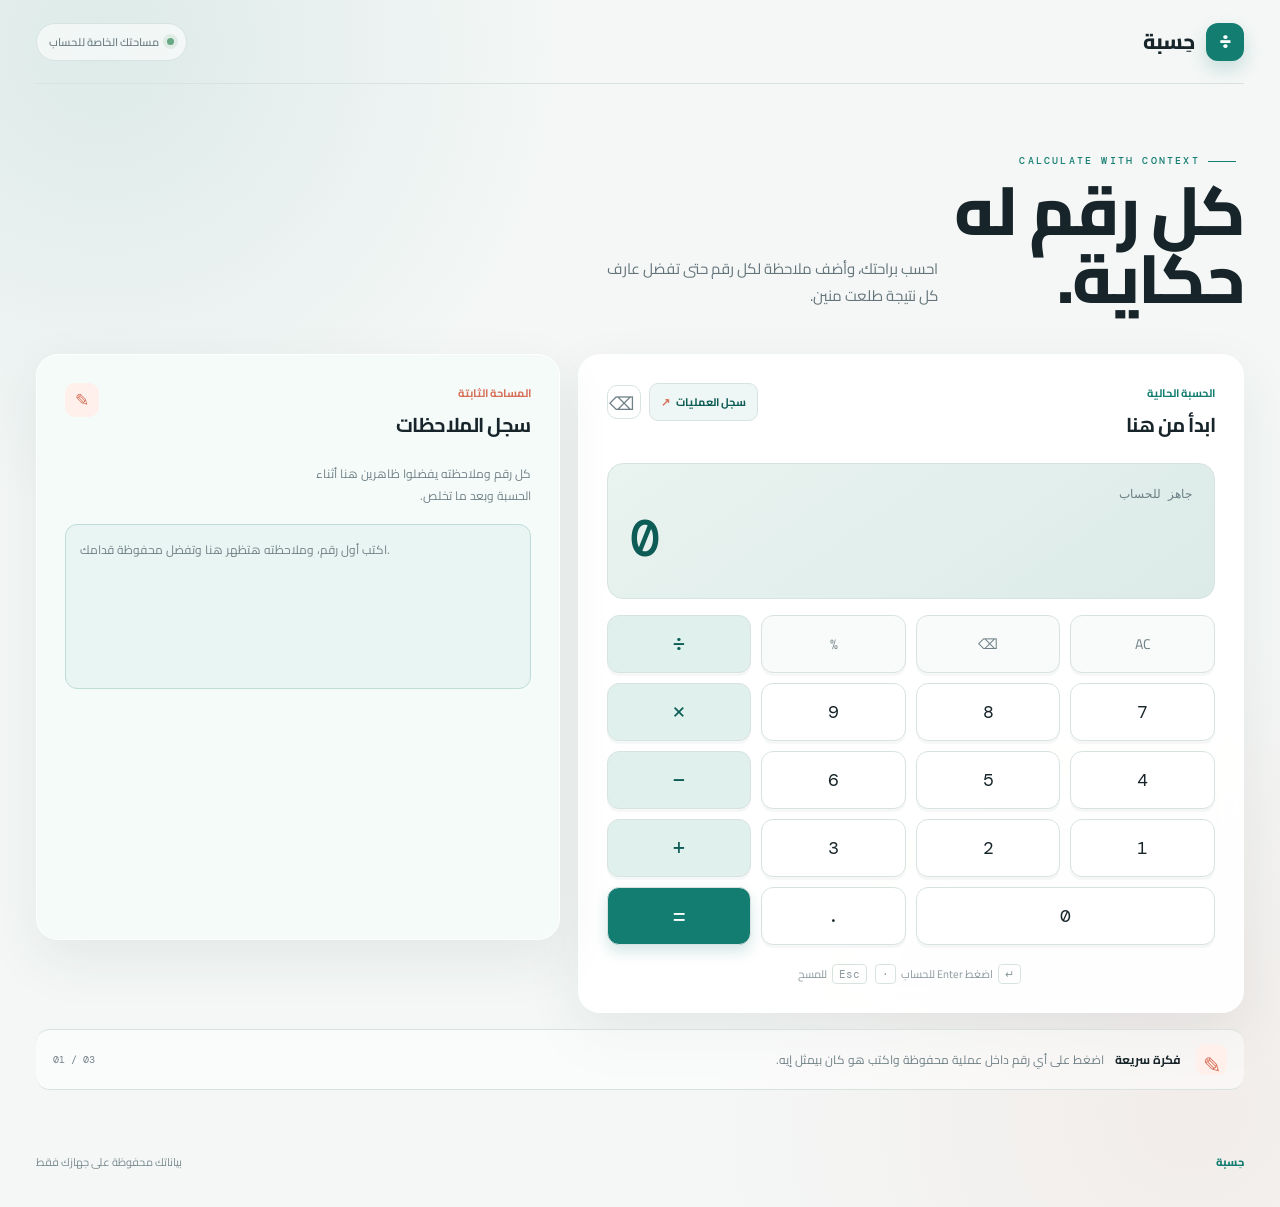
==== index.html @ 2e83ceda "Initial CalcoNote website" ====
<!doctype html>
<html lang="ar" dir="rtl">
<head>
  <meta charset="UTF-8">
  <meta name="viewport" content="width=device-width, initial-scale=1.0">
  <meta name="theme-color" content="#f4efe7">
  <meta name="description" content="حساباتك، ومعنى كل رقم في مكان واحد.">
  <title>حِسبة | آلة حاسبة بملاحظات</title>
  <link rel="preconnect" href="https://fonts.googleapis.com">
  <link rel="preconnect" href="https://fonts.gstatic.com" crossorigin>
  <link href="https://fonts.googleapis.com/css2?family=Cairo:wght@400;500;600;700;800&family=DM+Mono:wght@400;500&display=swap" rel="stylesheet">
  <link rel="stylesheet" href="style.css">
</head>
<body>
  <div class="page-shell">
    <header class="topbar">
      <a class="brand" href="#top" aria-label="حسبة - الرئيسية">
        <span class="brand-mark">÷</span>
        <span>حِسبة</span>
      </a>
      <div class="topbar-note"><span class="status-dot"></span> مساحتك الخاصة للحساب</div>
    </header>

    <main id="top" class="workspace">
      <section class="intro reveal">
        <p class="eyebrow">CALCULATE WITH CONTEXT <span></span></p>
        <h1>كل رقم له حكاية.</h1>
        <p class="intro-copy">احسب براحتك، وأضف ملاحظة لكل رقم حتى تفضل عارف كل نتيجة طلعت منين.</p>
      </section>

      <section class="app-grid" id="appGrid">
        <div class="calculator-panel reveal delay-one">
          <div class="panel-heading">
            <div>
              <p class="section-kicker">الحسبة الحالية</p>
              <h2>ابدأ من هنا</h2>
            </div>
            <div class="heading-actions">
              <button class="history-toggle" id="toggleHistory" type="button">سجل العمليات <span>↗</span></button>
              <button class="icon-button" id="clearAll" type="button" aria-label="مسح الحسبة الحالية" title="مسح الحسبة الحالية">⌫</button>
            </div>
          </div>

          <div class="display" aria-live="polite">
            <div class="expression" id="expression">جاهز للحساب</div>
            <div class="display-value" id="displayValue">0</div>
          </div>
          <div class="last-result" id="lastResult" hidden>
            <span>آخر نتيجة</span>
            <strong id="lastResultValue">0</strong>
          </div>
          <label class="current-note-field" id="currentNoteField" hidden>
            <span><b>✎</b> ملاحظة الرقم الحالي</span>
            <textarea id="currentNoteInput" rows="2" placeholder="اكتب الرقم ده بتاع إيه؟"></textarea>
          </label>

          <div class="calculator-keys" aria-label="أزرار الآلة الحاسبة">
            <button class="key key-muted" data-action="clear" type="button">AC</button>
            <button class="key key-muted" data-action="backspace" type="button">⌫</button>
            <button class="key key-muted" data-action="percent" type="button">%</button>
            <button class="key key-operator" data-value="/" type="button">÷</button>
            <button class="key" data-value="7" type="button">7</button>
            <button class="key" data-value="8" type="button">8</button>
            <button class="key" data-value="9" type="button">9</button>
            <button class="key key-operator" data-value="*" type="button">×</button>
            <button class="key" data-value="4" type="button">4</button>
            <button class="key" data-value="5" type="button">5</button>
            <button class="key" data-value="6" type="button">6</button>
            <button class="key key-operator" data-value="-" type="button">−</button>
            <button class="key" data-value="1" type="button">1</button>
            <button class="key" data-value="2" type="button">2</button>
            <button class="key" data-value="3" type="button">3</button>
            <button class="key key-operator" data-value="+" type="button">+</button>
            <button class="key key-zero" data-value="0" type="button">0</button>
            <button class="key" data-value="." type="button">.</button>
            <button class="key key-equals" data-action="equals" type="button">=</button>
          </div>
          <p class="keyboard-hint"><span>↵</span> اضغط Enter للحساب <span>·</span> <span>Esc</span> للمسح</p>
        </div>

        <aside class="notes-panel reveal delay-two" aria-label="سجل الملاحظات الحالي">
          <div class="panel-heading">
            <div>
              <p class="section-kicker">المساحة الثابتة</p>
              <h2>سجل الملاحظات</h2>
            </div>
            <span class="notes-mark">✎</span>
          </div>
          <p class="notes-helper">كل رقم وملاحظته يفضلوا ظاهرين هنا أثناء الحسبة وبعد ما تخلص.</p>
          <div class="draft-ledger" id="draftLedger" hidden aria-live="polite"></div>
        </aside>

        <aside class="history-panel reveal delay-two" id="historyPanel" hidden>
          <div class="panel-heading history-heading">
            <div>
              <p class="section-kicker">ذاكرة الحسبة</p>
              <h2>آخر العمليات</h2>
            </div>
            <div class="heading-actions">
              <span class="count-badge" id="historyCount">0</span>
              <button class="history-close" id="closeHistory" type="button" aria-label="إغلاق سجل العمليات">×</button>
            </div>
          </div>
          <div class="history-list" id="historyList">
            <div class="empty-state" id="emptyState">
              <span class="empty-icon">✦</span>
              <strong>لسه مفيش عمليات</strong>
              <p>أول عملية هتظهر هنا، وكل رقم فيها هيكون قابل لإضافة ملاحظة.</p>
            </div>
          </div>
          <button class="clear-history" id="clearHistory" type="button">مسح سجل العمليات <span>↗</span></button>
        </aside>
      </section>

      <section class="tip-bar reveal delay-three">
        <span class="tip-icon">✎</span>
        <p><strong>فكرة سريعة</strong> اضغط على أي رقم داخل عملية محفوظة واكتب هو كان بيمثل إيه.</p>
        <span class="tip-decoration">01 / 03</span>
      </section>
    </main>

    <footer class="footer"><span>حِسبة</span><span>بياناتك محفوظة على جهازك فقط</span></footer>
  </div>

  <div class="modal-backdrop" id="noteModal" hidden>
    <div class="note-modal" role="dialog" aria-modal="true" aria-labelledby="modalTitle">
      <button class="modal-close" id="closeModal" type="button" aria-label="إغلاق">×</button>
      <div class="modal-eyebrow">ملاحظة الرقم</div>
      <div class="modal-number" id="modalNumber">100</div>
      <h2 id="modalTitle">الرقم ده خاص بإيه؟</h2>
      <p>اكتب وصفًا بسيطًا عشان تفتكر الحسبة بسهولة بعدين.</p>
      <label class="note-field">
        <span>الوصف</span>
        <textarea id="noteInput" rows="3" placeholder="مثال: مشتريات الأسبوع..."></textarea>
      </label>
      <div class="modal-actions">
        <button class="button-secondary" id="cancelNote" type="button">إلغاء</button>
        <button class="button-primary" id="saveNote" type="button">حفظ الملاحظة <span>↗</span></button>
      </div>
    </div>
  </div>

  <div class="toast" id="toast" role="status"></div>
  <script src="app.js"></script>
</body>
</html>
---- style.css ----
:root {
  --paper: #f5f0e8;
  --paper-deep: #ebe2d4;
  --ink: #1f2927;
  --muted: #7b817c;
  --line: rgba(31, 41, 39, 0.12);
  --forest: #185c51;
  --forest-deep: #0e443c;
  --coral: #d8755c;
  --yellow: #eac75f;
  --white: #fffdf8;
  --shadow: 0 24px 60px rgba(45, 49, 39, 0.09);
}

* { box-sizing: border-box; }
html { scroll-behavior: smooth; }
body {
  margin: 0;
  color: var(--ink);
  background: var(--paper);
  font-family: "Cairo", sans-serif;
  -webkit-font-smoothing: antialiased;
}
button, textarea { font: inherit; }
button { cursor: pointer; }

body::before {
  content: "";
  position: fixed;
  inset: 0;
  pointer-events: none;
  opacity: .28;
  background-image: radial-gradient(rgba(31, 41, 39, .15) .6px, transparent .6px);
  background-size: 7px 7px;
  mix-blend-mode: multiply;
}
.page-shell { width: min(1180px, calc(100% - 64px)); margin: auto; }
.topbar { height: 92px; display: flex; align-items: center; justify-content: space-between; border-bottom: 1px solid var(--line); }
.brand { display: inline-flex; align-items: center; gap: 11px; color: var(--ink); font-size: 22px; font-weight: 800; text-decoration: none; letter-spacing: -.5px; }
.brand-mark { width: 36px; height: 36px; display: grid; place-items: center; color: var(--paper); background: var(--forest); border-radius: 50% 50% 50% 10px; font-family: "DM Mono", monospace; font-size: 20px; transform: rotate(-8deg); }
.topbar-note { display: flex; align-items: center; gap: 8px; color: var(--muted); font-size: 12px; font-weight: 600; }
.status-dot { display: block; width: 7px; height: 7px; background: #65a883; border-radius: 50%; box-shadow: 0 0 0 4px rgba(101, 168, 131, .14); }
.workspace { padding: 78px 0 48px; }
.intro { max-width: 600px; margin-bottom: 52px; }
.eyebrow, .section-kicker, .modal-eyebrow { margin: 0 0 14px; color: var(--coral); font-family: "DM Mono", monospace; font-size: 11px; letter-spacing: 1.8px; font-weight: 500; direction: ltr; text-align: right; }
.eyebrow span { display: inline-block; width: 28px; height: 1px; margin-right: 8px; vertical-align: middle; background: var(--coral); }
h1, h2, p { margin-top: 0; }
h1 { margin-bottom: 14px; font-size: clamp(42px, 6vw, 76px); line-height: 1.05; letter-spacing: -2.8px; font-weight: 800; }
.intro-copy { max-width: 420px; margin: 0; color: var(--muted); font-size: 16px; line-height: 1.9; }
.app-grid { display: grid; grid-template-columns: minmax(0, 1.08fr) minmax(320px, .92fr); gap: 22px; align-items: start; }
.app-grid.with-history { grid-template-columns: minmax(0, 1.08fr) minmax(260px, .72fr) minmax(320px, .92fr); }
.calculator-panel, .notes-panel, .history-panel { background: rgba(255, 253, 248, .7); border: 1px solid rgba(255, 255, 255, .65); box-shadow: var(--shadow); backdrop-filter: blur(9px); }
.calculator-panel { padding: 30px; border-radius: 3px 28px 3px 28px; }
.notes-panel { min-height: 586px; padding: 30px; border-radius: 28px 3px 28px 3px; }
.history-panel { padding: 30px; border-radius: 28px 3px 28px 3px; min-height: 586px; display: flex; flex-direction: column; }
.history-panel[hidden] { display: none; }
.notes-mark { display: grid; width: 34px; height: 34px; place-items: center; border-radius: 50%; color: var(--coral); background: rgba(216, 117, 92, .12); font-size: 17px; }
.notes-helper { max-width: 220px; margin-bottom: 22px; color: var(--muted); font-size: 12px; line-height: 1.8; }
.notes-panel .draft-ledger { min-height: 100px; margin: 0; align-content: flex-start; }
.panel-heading { display: flex; justify-content: space-between; align-items: flex-start; margin-bottom: 24px; }
.heading-actions { display: flex; align-items: center; gap: 8px; }
.section-kicker { color: var(--muted); margin-bottom: 3px; font-family: "Cairo", sans-serif; font-size: 11px; letter-spacing: 0; }
h2 { margin-bottom: 0; font-size: 21px; letter-spacing: -.5px; }
.icon-button, .modal-close { display: grid; place-items: center; border: 1px solid var(--line); color: var(--muted); background: transparent; transition: .2s ease; }
.icon-button { width: 34px; height: 34px; border-radius: 50%; font-size: 18px; }
.icon-button:hover, .modal-close:hover { color: var(--ink); background: var(--paper-deep); }
.history-toggle, .history-close { border: 0; color: var(--muted); background: transparent; font-size: 11px; }
.history-toggle:hover, .history-close:hover { color: var(--forest); }
.history-toggle span { margin-right: 4px; color: var(--coral); }
.history-close { width: 28px; height: 28px; border: 1px solid var(--line); border-radius: 50%; font-size: 20px; line-height: 1; }
.display { min-height: 128px; padding: 20px 22px 16px; margin-bottom: 16px; border: 1px solid var(--line); border-radius: 2px 18px 2px 18px; background: var(--paper-deep); text-align: left; direction: ltr; }
.expression { min-height: 20px; color: var(--muted); font-family: "DM Mono", monospace; font-size: 12px; text-align: right; direction: rtl; }
.display-value { overflow: hidden; color: var(--forest-deep); font-family: "DM Mono", monospace; font-size: clamp(32px, 5vw, 48px); font-weight: 500; letter-spacing: -2px; text-overflow: ellipsis; white-space: nowrap; }
.last-result { display: flex; align-items: center; justify-content: space-between; padding: 9px 12px; margin: -4px 0 16px; border-right: 3px solid var(--yellow); background: rgba(234, 199, 95, .14); color: var(--muted); font-size: 11px; }
.last-result[hidden] { display: none; }
.last-result strong { color: var(--forest-deep); font-family: "DM Mono", monospace; font-size: 15px; }
.current-note-field { display: block; padding: 10px 12px; margin: -4px 0 16px; border: 1px solid rgba(216, 117, 92, .3); border-radius: 8px; background: rgba(255, 253, 248, .8); animation: slide-in .25s ease both; }
.current-note-field[hidden] { display: none; }
.current-note-field > span { display: block; margin-bottom: 4px; color: var(--coral); font-size: 11px; font-weight: 700; }
.current-note-field b { margin-left: 4px; font-size: 15px; }
.current-note-field textarea { display: block; width: 100%; resize: vertical; padding: 0; border: 0; outline: 0; color: var(--ink); background: transparent; font-size: 12px; line-height: 1.7; }
.current-note-field textarea::placeholder { color: var(--muted); }
.draft-ledger { display: flex; align-items: center; flex-wrap: wrap; gap: 8px; padding: 11px 12px; margin: -4px 0 16px; border: 1px dashed rgba(24, 92, 81, .28); border-radius: 8px; background: rgba(225, 238, 231, .42); direction: ltr; }
.draft-ledger[hidden] { display: none; }
.draft-empty { width: 100%; color: var(--muted); font-size: 12px; line-height: 1.8; }
.draft-ledger-title { width: 100%; color: var(--muted); font-size: 10px; }
.draft-ledger-complete { border-style: solid; border-color: rgba(234, 199, 95, .7); background: rgba(234, 199, 95, .13); }
.ledger-operation { display: flex; width: 100%; align-items: stretch; flex-direction: column; gap: 5px; padding: 5px 0; }
.draft-entry { display: flex; width: 100%; min-width: 0; align-items: center; gap: 7px; padding: 5px 8px; border-radius: 5px; background: rgba(255, 253, 248, .8); }
.draft-entry-editable { cursor: pointer; transition: background .2s ease, transform .2s ease; }
.draft-entry-editable:hover { background: #d9eee9; transform: translateX(-2px); }
.draft-note { flex: 1; min-width: 0; overflow-wrap: anywhere; }
.draft-edit-icon { display: grid; width: 26px; height: 26px; flex: 0 0 26px; place-items: center; margin-right: 0; margin-left: auto; border: 1px solid #b9d8d2; border-radius: 6px; color: var(--forest-deep); background: #f7fffd; font-size: 14px; }
.draft-entry-editable:hover .draft-edit-icon { color: var(--white); border-color: var(--forest); background: var(--forest); }
.draft-number { padding: 3px 7px; color: var(--forest-deep); background: var(--white); font-family: "DM Mono", monospace; font-size: 14px; }
.draft-note { max-width: 220px; overflow-wrap: anywhere; color: var(--forest); font-size: 11px; }
.draft-note-empty { color: #91a4a4; font-style: italic; }
.draft-operator { color: var(--muted); font-family: "DM Mono", monospace; font-size: 15px; }
.calculator-keys { display: grid; grid-template-columns: repeat(4, 1fr); gap: 9px; }
.key { min-height: 56px; border: 1px solid var(--line); border-radius: 8px; color: var(--ink); background: var(--white); font-family: "DM Mono", monospace; font-size: 18px; transition: transform .15s ease, background .15s ease, color .15s ease; box-shadow: 0 2px 0 rgba(31, 41, 39, .03); }
.key:hover { transform: translateY(-2px); background: var(--paper-deep); }
.key:active { transform: translateY(1px); }
.key-muted { color: var(--muted); background: transparent; font-family: "Cairo", sans-serif; font-size: 14px; }
.key-operator { color: var(--forest); background: #e1eee7; font-size: 23px; }
.key-equals { color: var(--white); background: var(--forest); font-size: 24px; }
.key-equals:hover { background: var(--forest-deep); }
.key-zero { grid-column: span 2; }
.keyboard-hint { margin: 19px 0 0; color: var(--muted); font-size: 11px; text-align: center; }
.keyboard-hint span { padding: 2px 6px; margin: 0 3px; border: 1px solid var(--line); border-radius: 4px; font-family: "DM Mono", monospace; }
.history-heading { align-items: center; }
.count-badge { display: grid; width: 31px; height: 31px; place-items: center; border-radius: 50%; color: var(--forest-deep); background: var(--yellow); font-family: "DM Mono", monospace; font-size: 12px; }
.history-list { display: flex; flex: 1; flex-direction: column; gap: 10px; }
.empty-state { display: flex; flex: 1; min-height: 335px; align-items: center; justify-content: center; flex-direction: column; padding: 25px; text-align: center; }
.empty-icon { display: grid; width: 54px; height: 54px; place-items: center; margin-bottom: 17px; color: var(--coral); border: 1px dashed var(--coral); border-radius: 50%; font-size: 22px; }
.empty-state strong { font-size: 15px; }
.empty-state p { max-width: 220px; margin: 8px 0 0; color: var(--muted); font-size: 12px; line-height: 1.8; }
.history-item { padding: 16px; border: 1px solid var(--line); border-radius: 2px 14px 2px 14px; background: rgba(255, 253, 248, .8); animation: slide-in .35s ease both; }
.history-meta { display: flex; align-items: center; justify-content: space-between; margin-bottom: 11px; color: var(--muted); font-family: "DM Mono", monospace; font-size: 10px; }
.history-result { color: var(--forest-deep); font-size: 22px; font-weight: 700; }
.history-equation { display: flex; align-items: center; gap: 7px; direction: ltr; flex-wrap: wrap; color: var(--muted); font-family: "DM Mono", monospace; font-size: 14px; }
.number-chip { position: relative; padding: 3px 7px; border: 0; border-bottom: 1px dashed var(--forest); color: var(--ink); background: #e7f0eb; font: inherit; transition: .2s ease; }
.number-chip:hover { color: var(--white); background: var(--forest); }
.number-chip.has-note::after { content: ""; position: absolute; top: -3px; right: -3px; width: 6px; height: 6px; border: 2px solid var(--white); border-radius: 50%; background: var(--coral); }
.note-preview { display: flex; flex-wrap: wrap; gap: 5px 14px; margin-top: 12px; padding-top: 9px; border-top: 1px dashed var(--line); color: var(--forest); font-size: 11px; line-height: 1.6; }
.note-preview span { padding: 2px 7px; border-radius: 4px; background: rgba(225, 238, 231, .55); }
.note-preview b { margin-left: 3px; color: var(--forest-deep); font-family: "DM Mono", monospace; font-size: 10px; }
.clear-history { align-self: flex-start; padding: 0; margin-top: 22px; border: 0; color: var(--muted); background: transparent; font-size: 11px; transition: .2s; }
.clear-history:hover { color: var(--coral); }
.clear-history span { margin-right: 4px; color: var(--coral); }
.tip-bar { display: flex; align-items: center; gap: 15px; padding: 18px 20px; margin-top: 24px; border-top: 1px solid var(--line); border-bottom: 1px solid var(--line); }
.tip-icon { color: var(--coral); font-size: 22px; }
.tip-bar p { flex: 1; margin: 0; color: var(--muted); font-size: 12px; }
.tip-bar strong { margin-left: 8px; color: var(--ink); }
.tip-decoration { color: var(--muted); direction: ltr; font-family: "DM Mono", monospace; font-size: 10px; }
.footer { display: flex; justify-content: space-between; padding: 21px 0 35px; color: var(--muted); font-size: 11px; }
.footer span:first-child { color: var(--forest); font-weight: 800; }
.modal-backdrop { position: fixed; z-index: 10; inset: 0; display: grid; place-items: center; padding: 20px; background: rgba(20, 30, 27, .36); backdrop-filter: blur(8px); animation: fade-in .2s ease; }
.modal-backdrop[hidden] { display: none; }
.note-modal { position: relative; width: min(100%, 430px); padding: 35px; border-radius: 3px 25px 3px 25px; background: var(--white); box-shadow: 0 30px 80px rgba(20, 30, 27, .2); animation: modal-in .3s cubic-bezier(.2, .8, .2, 1); }
.modal-close { position: absolute; top: 18px; left: 18px; width: 30px; height: 30px; border-radius: 50%; font-size: 22px; line-height: 1; }
.modal-eyebrow { margin-bottom: 10px; }
.modal-number { display: inline-block; padding: 3px 9px; margin-bottom: 14px; color: var(--forest-deep); background: #e1eee7; font-family: "DM Mono", monospace; font-size: 25px; }
.note-modal h2 { margin-bottom: 7px; font-size: 23px; }
.note-modal > p { margin-bottom: 24px; color: var(--muted); font-size: 12px; line-height: 1.8; }
.note-field { display: block; }
.note-field span { display: block; margin-bottom: 8px; color: var(--ink); font-size: 12px; font-weight: 700; }
.note-field textarea { width: 100%; resize: vertical; padding: 12px; border: 1px solid var(--line); outline: none; border-radius: 8px; color: var(--ink); background: var(--paper); font-size: 13px; line-height: 1.7; transition: border-color .2s, box-shadow .2s; }
.note-field textarea:focus { border-color: var(--forest); box-shadow: 0 0 0 3px rgba(24, 92, 81, .1); }
.modal-actions { display: flex; justify-content: flex-end; gap: 10px; margin-top: 22px; }
.button-primary, .button-secondary { min-height: 42px; padding: 0 17px; border-radius: 6px; font-size: 12px; font-weight: 700; }
.button-primary { border: 1px solid var(--forest); color: var(--white); background: var(--forest); }
.button-primary:hover { background: var(--forest-deep); }
.button-secondary { border: 1px solid var(--line); color: var(--muted); background: transparent; }
.toast { position: fixed; z-index: 20; right: 50%; bottom: 24px; padding: 11px 17px; border-radius: 6px; color: var(--white); background: var(--ink); font-size: 12px; opacity: 0; pointer-events: none; transform: translate(50%, 12px); transition: .25s ease; }
.toast.show { opacity: 1; transform: translate(50%, 0); }
.reveal { animation: reveal .7s ease both; }
.delay-one { animation-delay: .1s; } .delay-two { animation-delay: .18s; } .delay-three { animation-delay: .26s; }
@keyframes reveal { from { opacity: 0; transform: translateY(16px); } to { opacity: 1; transform: translateY(0); } }
@keyframes fade-in { from { opacity: 0; } to { opacity: 1; } }
@keyframes modal-in { from { opacity: 0; transform: translateY(15px) scale(.97); } to { opacity: 1; transform: translateY(0) scale(1); } }
@keyframes slide-in { from { opacity: 0; transform: translateY(-5px); } to { opacity: 1; transform: translateY(0); } }
@media (max-width: 800px) {
  .page-shell { width: min(100% - 32px, 600px); }
  .topbar { height: 76px; }
  .workspace { padding-top: 50px; }
  .intro { margin-bottom: 34px; }
  .app-grid, .app-grid.with-history { grid-template-columns: 1fr; }
  .history-panel { min-height: 420px; }
  .empty-state { min-height: 240px; }
}

/* Unified responsive visual system */
:root {
  --paper: #eef4f3;
  --paper-deep: #e1ecea;
  --ink: #172a2e;
  --muted: #73868a;
  --line: #d3e1df;
  --forest: #177d72;
  --forest-deep: #0d5e57;
  --coral: #d97960;
  --yellow: #e6bd55;
  --white: #ffffff;
  --shadow: 0 18px 45px rgba(32, 73, 76, .07);
}

body {
  background: linear-gradient(135deg, #eef4f3 0%, #f8fbfa 52%, #edf4f2 100%);
}
body::before { opacity: .09; }
.page-shell { width: min(1200px, calc(100% - 64px)); }
.topbar { height: 78px; border-bottom: 1px solid var(--line); }
.brand-mark { border-radius: 11px; background: var(--forest); box-shadow: 0 7px 15px rgba(23, 125, 114, .18); transform: none; }
.topbar-note { padding: 7px 12px; border: 1px solid var(--line); border-radius: 999px; background: rgba(255, 255, 255, .62); }
.workspace { padding-top: 54px; }
.intro { margin-bottom: 32px; }
h1 { color: var(--ink); font-size: clamp(38px, 5.3vw, 64px); letter-spacing: -2px; }
.intro-copy { color: #63777c; }
.app-grid { gap: 18px; }
.calculator-panel, .notes-panel, .history-panel { border: 1px solid rgba(255, 255, 255, .9); box-shadow: var(--shadow); backdrop-filter: blur(14px); }
.calculator-panel { padding: 25px; border-top: 4px solid var(--forest); background: rgba(255, 255, 255, .88); }
.notes-panel { min-height: 586px; padding: 25px; border-top: 4px solid var(--coral); background: #f5fbf9; }
.history-panel { background: #f3f8fb; border-top: 4px solid #76aab2; }
.panel-heading { margin-bottom: 18px; }
.section-kicker { color: var(--forest-deep); }
.notes-panel .section-kicker { color: var(--coral); }
.display { min-height: 122px; margin-bottom: 14px; border: 1px solid #cfe3df; background: #e5f1ef; }
.last-result { border-right-color: var(--yellow); background: #fff8e6; }
.current-note-field { border-color: #efc1b4; background: #fff8f5; }
.draft-ledger { border-color: #bfddd7; background: #e9f5f2; }
.draft-ledger-complete { border-color: #bfddd7; background: #e9f5f2; }
.draft-ledger-title { color: var(--forest-deep); }
.draft-entry { background: rgba(255, 255, 255, .9); }
.draft-number { color: var(--forest-deep); background: #d9eee9; }
.draft-note { color: #27776f; }
.draft-operator { color: var(--coral); }
.notes-mark { border-radius: 10px; color: var(--coral); background: #ffebe5; }
.notes-helper { color: #6e8185; }
.calculator-keys { gap: 8px; }
.key { border-color: var(--line); background: #fff; }
.key:hover { background: #eef8f6; }
.key-muted { background: #f5f9f8; }
.key-operator { color: var(--forest-deep); background: #dff0ec; }
.key-equals { background: var(--forest); box-shadow: 0 8px 16px rgba(23, 125, 114, .18); }
.history-toggle { color: var(--forest-deep); background: #e5f3ef; }
.history-toggle:hover { color: var(--white); background: var(--forest); }
.history-item { border-color: #d5e4e8; background: rgba(255, 255, 255, .8); }
.number-chip { color: var(--forest-deep); background: #e2f1ee; }
.note-preview span { background: #e7f4f1; }
.tip-bar { background: rgba(255, 255, 255, .58); }
.footer { color: #7a8b8f; }
.modal-backdrop { background: rgba(18, 52, 55, .34); }
.note-modal { border: 1px solid rgba(255, 255, 255, .9); background: #fff; }
.modal-number { color: var(--forest-deep); background: #e1f1ed; }
.note-field textarea { background: #f5faf9; }
.button-primary { background: var(--forest); }
.toast { background: #173c3d; }

@media (max-width: 800px) {
  .page-shell { width: min(100% - 28px, 600px); }
  .topbar { height: 70px; }
  .workspace { padding-top: 38px; }
  .intro { margin-bottom: 25px; }
  h1 { font-size: 43px; }
  .calculator-panel, .notes-panel, .history-panel { padding: 20px; border-radius: 17px; }
  .notes-panel { min-height: 0; }
  .notes-panel .draft-ledger { min-height: 145px; }
  .history-panel { min-height: 0; }
  .tip-bar { align-items: flex-start; }
}

@media (max-width: 420px) {
  .page-shell { width: calc(100% - 20px); }
  .brand { font-size: 19px; }
  .topbar-note { display: none; }
  h1 { font-size: 39px; }
  .calculator-panel, .notes-panel { padding: 17px; }
  .key { min-height: 50px; }
  .display { min-height: 112px; }
  .history-toggle { padding: 7px 8px; font-size: 10px; }
}

@media (max-width: 800px) {
  .app-grid, .app-grid.with-history { grid-template-columns: minmax(0, 1fr); }
}

/* Second art direction: compact editorial workspace */
body {
  background: #eef3f1;
}
.page-shell { width: min(1160px, calc(100% - 56px)); }
.topbar { height: 76px; }
.topbar-note { padding: 8px 12px; border: 1px solid var(--line); border-radius: 999px; background: rgba(255, 255, 255, .6); }
.workspace { padding: 48px 0 38px; }
.intro { display: grid; grid-template-columns: .9fr 1.1fr; align-items: end; max-width: none; margin-bottom: 30px; }
.intro .eyebrow { grid-column: 1 / -1; margin-bottom: 9px; }
h1 { max-width: 420px; margin-bottom: 0; font-size: clamp(36px, 4.8vw, 60px); line-height: 1; }
.intro-copy { max-width: 340px; margin: 0 0 3px; font-size: 14px; line-height: 1.8; }
.app-grid { grid-template-columns: minmax(0, 1.12fr) minmax(290px, .88fr); gap: 16px; }
.calculator-panel, .notes-panel, .history-panel { box-shadow: 0 18px 45px rgba(35, 67, 70, .07); }
.calculator-panel { padding: 24px; border-top: 4px solid var(--forest); }
.notes-panel { min-height: 548px; padding: 24px; border-top: 4px solid var(--coral); }
.panel-heading { margin-bottom: 17px; }
.display { min-height: 112px; padding: 17px 20px 13px; margin-bottom: 12px; }
.display-value { font-size: clamp(32px, 4vw, 46px); }
.current-note-field { padding: 9px 12px; margin-bottom: 12px; }
.current-note-field textarea { min-height: 38px; }
.calculator-keys { gap: 8px; }
.key { min-height: 52px; }
.notes-helper { max-width: 245px; margin-bottom: 18px; }
.notes-panel .draft-ledger { min-height: 165px; align-content: flex-start; padding: 14px; }
.draft-ledger-title { color: var(--forest-deep); font-weight: 700; }
.draft-entry { min-height: 35px; }
.draft-number { min-width: 34px; text-align: center; }
.tip-bar { padding: 14px 17px; margin-top: 16px; border-radius: 14px; background: rgba(255, 255, 255, .5); }
.footer { padding-top: 17px; }

@media (max-width: 800px) {
  .page-shell { width: min(100% - 32px, 600px); }
  .intro { display: block; }
  .intro-copy { margin-top: 14px; }
  .notes-panel { min-height: 420px; }
}
@media (max-width: 460px) {
  .page-shell { width: calc(100% - 24px); }
  .topbar-note { display: none; }
  .calculator-panel, .history-panel { padding: 20px; }
  h1 { font-size: 46px; letter-spacing: -1.8px; }
  .key { min-height: 53px; }
  .tip-bar { align-items: flex-start; }
  .tip-decoration { display: none; }
  .footer { flex-direction: column; gap: 8px; }
}

/* Refined visual system */
:root {
  --paper: #f4f7f6;
  --paper-deep: #e7efed;
  --ink: #17252a;
  --muted: #708087;
  --line: #d8e3e1;
  --forest: #147d72;
  --forest-deep: #0d5c55;
  --coral: #d66f58;
  --yellow: #e8bc55;
  --white: #ffffff;
  --shadow: 0 20px 55px rgba(35, 67, 70, .08);
}

body {
  background:
    radial-gradient(circle at 8% 4%, rgba(20, 125, 114, .1), transparent 28%),
    radial-gradient(circle at 93% 92%, rgba(214, 111, 88, .08), transparent 30%),
    var(--paper);
}

body::before { opacity: .12; background-size: 10px 10px; }
.page-shell { width: min(1240px, calc(100% - 72px)); }
.topbar { height: 84px; border-bottom-color: var(--line); }
.brand { gap: 12px; font-size: 21px; }
.brand-mark { width: 38px; height: 38px; border-radius: 12px; color: var(--white); background: var(--forest); box-shadow: 0 8px 18px rgba(20, 125, 114, .2); transform: none; }
.topbar-note { font-size: 11px; }
.workspace { padding: 70px 0 45px; }
.intro { max-width: 680px; margin-bottom: 42px; }
.eyebrow { color: var(--forest); font-size: 10px; letter-spacing: 2.2px; }
.eyebrow span { background: var(--forest); }
h1 { color: var(--ink); font-size: clamp(40px, 5.5vw, 68px); letter-spacing: -2px; }
.intro-copy { color: #64747a; font-size: 15px; }
.app-grid { gap: 18px; }
.calculator-panel, .notes-panel, .history-panel { border: 1px solid rgba(255, 255, 255, .9); border-radius: 22px; background: rgba(255, 255, 255, .82); box-shadow: var(--shadow); backdrop-filter: blur(14px); }
.calculator-panel { padding: 28px; border-radius: 22px; }
.notes-panel { min-height: 586px; padding: 28px; border-radius: 22px; }
.history-panel { padding: 28px; border-radius: 22px; }
.panel-heading { margin-bottom: 20px; }
.section-kicker { color: var(--forest); font-weight: 700; }
h2 { font-size: 20px; }
.icon-button, .history-close { border-color: var(--line); border-radius: 10px; }
.icon-button:hover, .modal-close:hover, .history-close:hover { color: var(--forest-deep); background: var(--paper-deep); }
.history-toggle { padding: 8px 11px; border: 1px solid var(--line); border-radius: 9px; color: var(--forest-deep); background: #eef7f5; font-weight: 700; }
.history-toggle:hover { color: var(--white); background: var(--forest); }
.display { min-height: 136px; padding: 22px; margin-bottom: 16px; border: 1px solid #d5e4e1; border-radius: 16px; background: linear-gradient(145deg, #e9f3f0, #dcebe8); }
.expression { color: #6b7f84; }
.display-value { color: var(--forest-deep); font-size: clamp(34px, 5vw, 50px); }
.last-result { border-right-width: 4px; border-radius: 10px; background: #fff7df; }
.current-note-field { border-color: #f0c4b7; border-radius: 12px; background: #fffaf8; }
.current-note-field > span { color: var(--coral); }
.draft-ledger { border: 1px solid #c9e0db; border-radius: 12px; background: #f0f8f6; }
.draft-ledger-complete { border-color: #e7c86f; background: #fff9e8; }
.draft-entry { border-radius: 8px; background: rgba(255, 255, 255, .85); }
.draft-number { border-radius: 6px; color: var(--forest-deep); background: #e2f0ec; }
.draft-note { color: #24746c; }
.draft-operator { color: var(--coral); font-weight: 800; }
.notes-mark { border-radius: 10px; color: var(--coral); background: #fff0eb; }
.notes-helper { color: #718187; }
.calculator-keys { gap: 10px; }
.key { min-height: 58px; border-color: var(--line); border-radius: 12px; background: var(--white); box-shadow: 0 3px 0 rgba(28, 57, 61, .04); }
.key:hover { color: var(--forest-deep); background: #edf6f4; }
.key-muted { color: #718187; background: #f8fbfa; }
.key-operator { color: var(--forest-deep); background: #e0f0ec; }
.key-equals { background: var(--forest); box-shadow: 0 7px 14px rgba(20, 125, 114, .18); }
.key-equals:hover { color: var(--white); background: var(--forest-deep); }
.keyboard-hint { color: #8a989c; }
.count-badge { border-radius: 9px; color: var(--forest-deep); background: #f2cf69; }
.history-item { border-color: var(--line); border-radius: 14px; background: rgba(255, 255, 255, .8); }
.number-chip { border-radius: 6px; color: var(--forest-deep); background: #e5f1ee; }
.number-chip:hover { color: var(--white); background: var(--forest); }
.note-preview span { border-radius: 7px; background: #eaf5f2; }
.clear-history { color: #7b898e; }
.tip-bar { border-color: var(--line); }
.tip-icon { display: grid; width: 31px; height: 31px; place-items: center; border-radius: 9px; background: #fff0eb; }
.footer { border-top: 0; }
.modal-backdrop { background: rgba(19, 40, 44, .3); }
.note-modal { border-radius: 20px; background: var(--white); box-shadow: 0 28px 70px rgba(19, 40, 44, .18); }
.modal-number { border-radius: 7px; background: #e4f2ee; }
.note-field textarea { border-color: var(--line); border-radius: 10px; background: #f7faf9; }
.button-primary { border-radius: 9px; background: var(--forest); }
.button-secondary { border-radius: 9px; }
.toast { border-radius: 10px; box-shadow: 0 10px 30px rgba(19, 40, 44, .16); }

@media (max-width: 800px) {
  .page-shell { width: min(100% - 32px, 600px); }
  .calculator-panel, .notes-panel, .history-panel { border-radius: 18px; }
}

/* Final consistency pass */
.notes-panel .draft-ledger,
.draft-ledger-complete { border-color: #bfddd7; background: #e9f5f2; }
.calculator-panel { background: rgba(255, 255, 255, .92); }
.notes-panel { background: #f5fbf9; }
.history-panel { background: #f3f8fb; }
.draft-ledger-complete .draft-entry { background: rgba(255, 255, 255, .88); }
.notes-panel .draft-ledger-title { color: var(--forest-deep); }
.history-panel .count-badge { background: #d9edf2; color: #276a73; }
.history-panel .history-item { background: rgba(255, 255, 255, .9); }

@media (max-width: 800px) {
  .app-grid, .app-grid.with-history { grid-template-columns: minmax(0, 1fr); }
  .calculator-panel, .notes-panel, .history-panel { width: 100%; min-width: 0; }
  .notes-panel { min-height: 0; }
  .notes-panel .draft-ledger { min-height: 135px; }
}
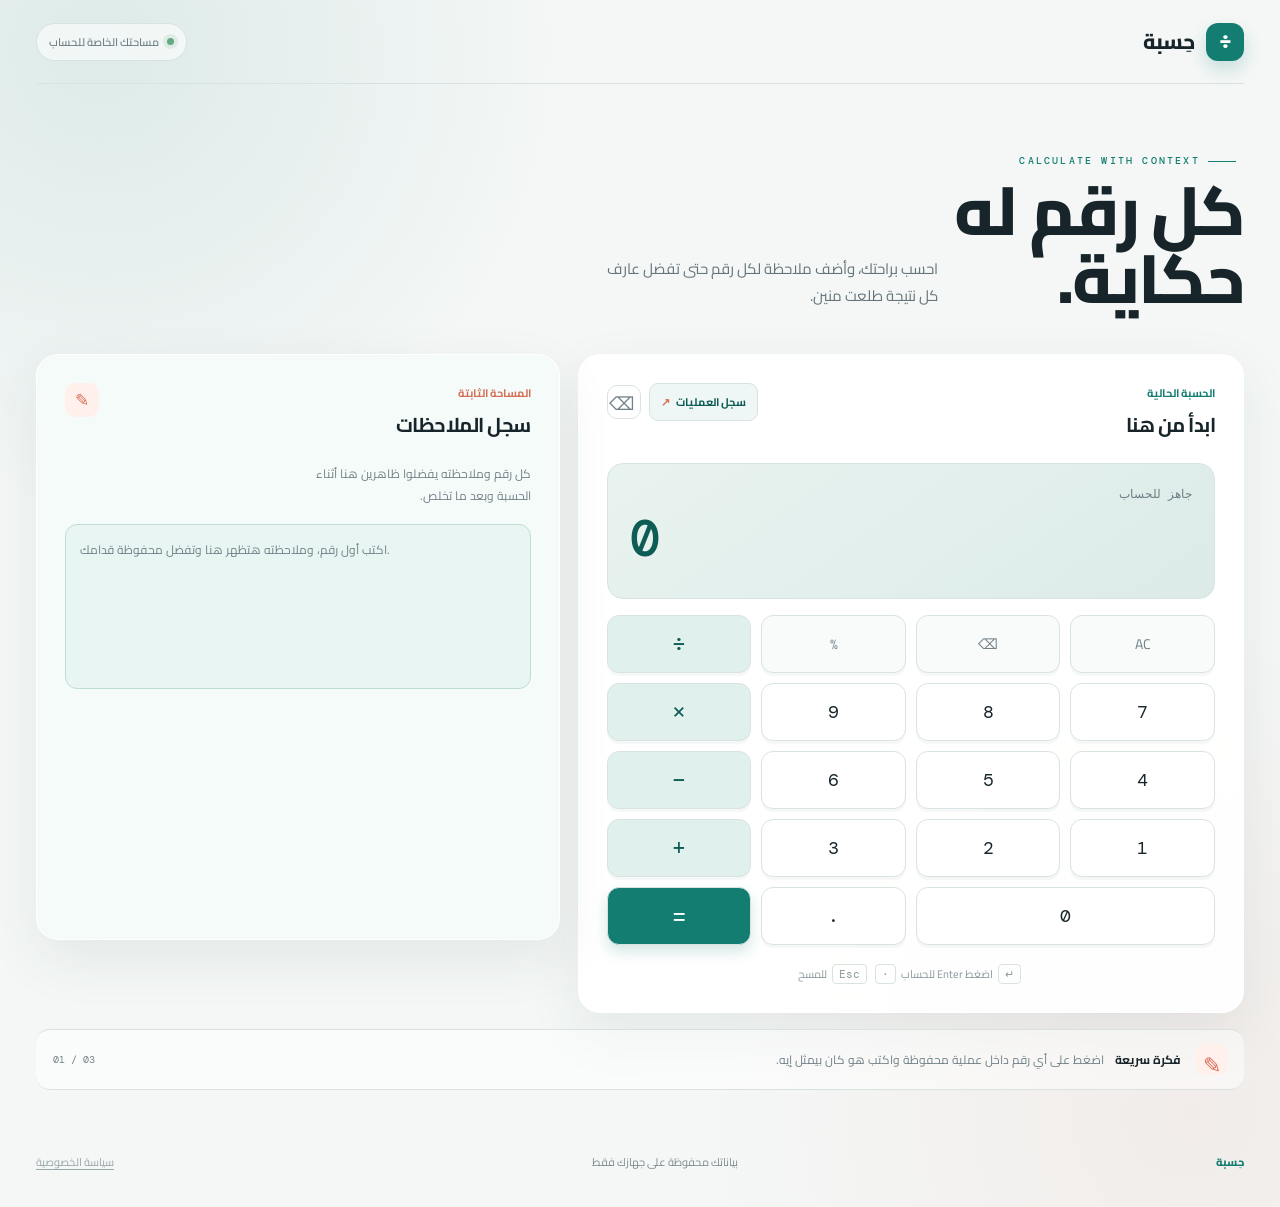
==== commit a0698f05: "Add privacy policy page and native AAB v4 after Play rejection" ====
--- a/index.html
+++ b/index.html
@@ -5,6 +5,10 @@
   <meta name="viewport" content="width=device-width, initial-scale=1.0">
   <meta name="theme-color" content="#f4efe7">
   <meta name="description" content="حساباتك، ومعنى كل رقم في مكان واحد.">
+  <meta name="mobile-web-app-capable" content="yes">
+  <meta name="apple-mobile-web-app-capable" content="yes">
+  <link rel="manifest" href="manifest-v2.webmanifest">
+  <link rel="icon" href="icon.svg" type="image/svg+xml">
   <title>حِسبة | آلة حاسبة بملاحظات</title>
   <link rel="preconnect" href="https://fonts.googleapis.com">
   <link rel="preconnect" href="https://fonts.gstatic.com" crossorigin>
@@ -119,7 +123,7 @@
       </section>
     </main>
 
-    <footer class="footer"><span>حِسبة</span><span>بياناتك محفوظة على جهازك فقط</span></footer>
+    <footer class="footer"><span>حِسبة</span><span>بياناتك محفوظة على جهازك فقط</span><a class="footer-link" href="privacy-policy.html">سياسة الخصوصية</a></footer>
   </div>
 
   <div class="modal-backdrop" id="noteModal" hidden>
@@ -142,5 +146,10 @@
 
   <div class="toast" id="toast" role="status"></div>
   <script src="app.js"></script>
+  <script>
+    if ("serviceWorker" in navigator) {
+      window.addEventListener("load", () => navigator.serviceWorker.register("sw.js"));
+    }
+  </script>
 </body>
 </html>
--- a/style.css
+++ b/style.css
@@ -134,6 +134,7 @@
 .tip-decoration { color: var(--muted); direction: ltr; font-family: "DM Mono", monospace; font-size: 10px; }
 .footer { display: flex; justify-content: space-between; padding: 21px 0 35px; color: var(--muted); font-size: 11px; }
 .footer span:first-child { color: var(--forest); font-weight: 800; }
+.footer-link { color: inherit; opacity: .75; text-decoration: underline; text-underline-offset: 3px; }
 .modal-backdrop { position: fixed; z-index: 10; inset: 0; display: grid; place-items: center; padding: 20px; background: rgba(20, 30, 27, .36); backdrop-filter: blur(8px); animation: fade-in .2s ease; }
 .modal-backdrop[hidden] { display: none; }
 .note-modal { position: relative; width: min(100%, 430px); padding: 35px; border-radius: 3px 25px 3px 25px; background: var(--white); box-shadow: 0 30px 80px rgba(20, 30, 27, .2); animation: modal-in .3s cubic-bezier(.2, .8, .2, 1); }
